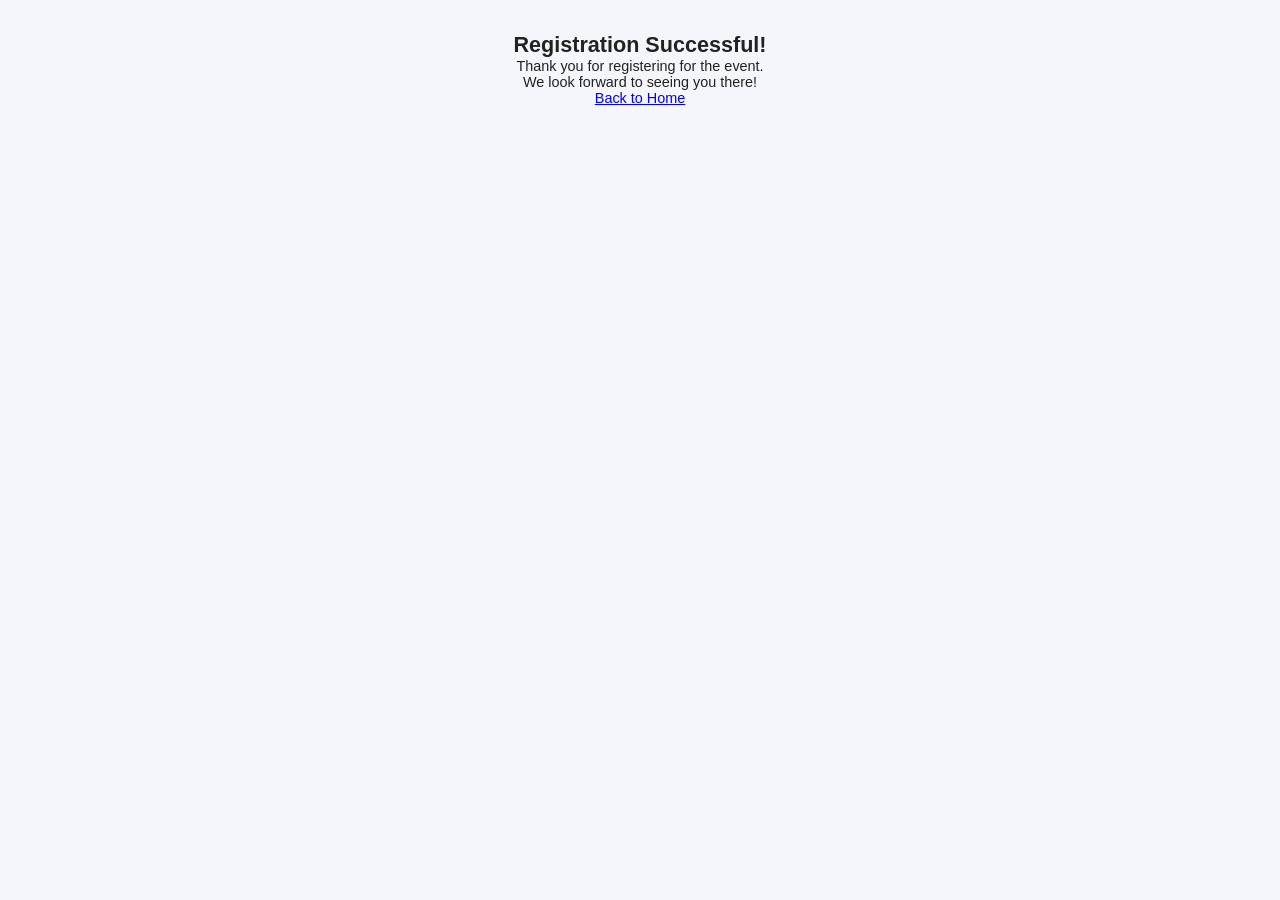
==== confirmation.html @ 213493cb "Add HTML and CSS files" ====
<!DOCTYPE html>
<html>
<head>
    <title>Registration Confirmation</title>
    <link rel="stylesheet" href="style.css">
</head>
<body>

    <section class="confirmation">
        <h1>Registration Successful!</h1>
        <p>Thank you for registering for the event.</p>
        <p>We look forward to seeing you there!</p>

        <a href="index.html">Back to Home</a>
    </section>

</body>
</html>
---- style.css ----
/* General Styling */
* {
    margin: 0;
    padding: 0;
    box-sizing: border-box;
    font-family: Arial, sans-serif;
}

body {
    background-color: #f4f6fb;
    color: #222;
    zoom: 90%;
}

/* Navigation Bar */
header {
    background-color: #172554;
    color: white;
    padding: 20px 6%;
    display: flex;
    justify-content: space-between;
    align-items: center;
    flex-wrap: wrap;
    gap: 15px;
}

nav a {
    color: white;
    text-decoration: none;
    margin: 10px;
    font-weight: bold;
}

nav a:hover {
    color: #facc15;
}

/* Home Section */
.hero {
    background: linear-gradient(135deg, #1e3a8a, #6366f1);
    color: white;
    text-align: center;
    padding: 55px 20px;
}

.hero h1 {
    font-size: 38px;
    margin-bottom: 20px;
}

.hero p {
    margin-bottom: 30px;
    font-size: 18px;
}

/* Buttons */
.btn {
    display: inline-block;
    background-color: #facc15;
    color: #172554;
    padding: 12px 22px;
    text-decoration: none;
    border-radius: 6px;
    font-weight: bold;
}

.btn:hover {
    background-color: #eab308;
}

/* Common Sections */
section {
    padding: 35px 5%;
    text-align: center;
}

section h2 {
    color: #172554;
    margin-bottom: 25px;
    font-size: 30px;
}

#about p {
    line-height: 1.8;
    max-width: 750px;
    margin: auto;
}

/* Event Cards */
.event-container {
    display: flex;
    justify-content: center;
    flex-wrap: wrap;
    gap: 25px;
}

.event-card {
    background-color: white;
    width: 280px;
    padding: 25px;
    border-radius: 12px;
    box-shadow: 0 4px 12px rgba(0,0,0,0.1);
}

.event-card h3 {
    color: #4338ca;
    margin-bottom: 15px;
}

.event-card p {
    margin-bottom: 12px;
    line-height: 1.5;
}

/* Registration Form */
form {
    background-color: white;
    max-width: 450px;
    margin: auto;
    padding: 30px;
    border-radius: 12px;
    box-shadow: 0 4px 12px rgba(0,0,0,0.1);
    text-align: left;
}

form label {
    display: block;
    margin: 15px 0 8px;
    font-weight: bold;
}

form input,
form select {
    width: 100%;
    padding: 12px;
    border: 1px solid #ccc;
    border-radius: 6px;
}

form button {
    width: 100%;
    margin-top: 20px;
    padding: 13px;
    background-color: #172554;
    color: white;
    border: none;
    border-radius: 6px;
    font-size: 16px;
    cursor: pointer;
}

/* Contact Section */
#contact {
    background-color: #e0e7ff;
    line-height: 2;
}

/* Footer */
footer {
    background-color: #172554;
    color: white;
    text-align: center;
    padding: 20px;
}

/* Mobile Responsive Design */
@media (max-width: 600px) {
    header {
        flex-direction: column;
    }

    nav {
        text-align: center;
    }

    .hero h1 {
        font-size: 30px;
        margin-bottom: 20px;
    }

    section {
        padding: 40px 5%;
    }
}
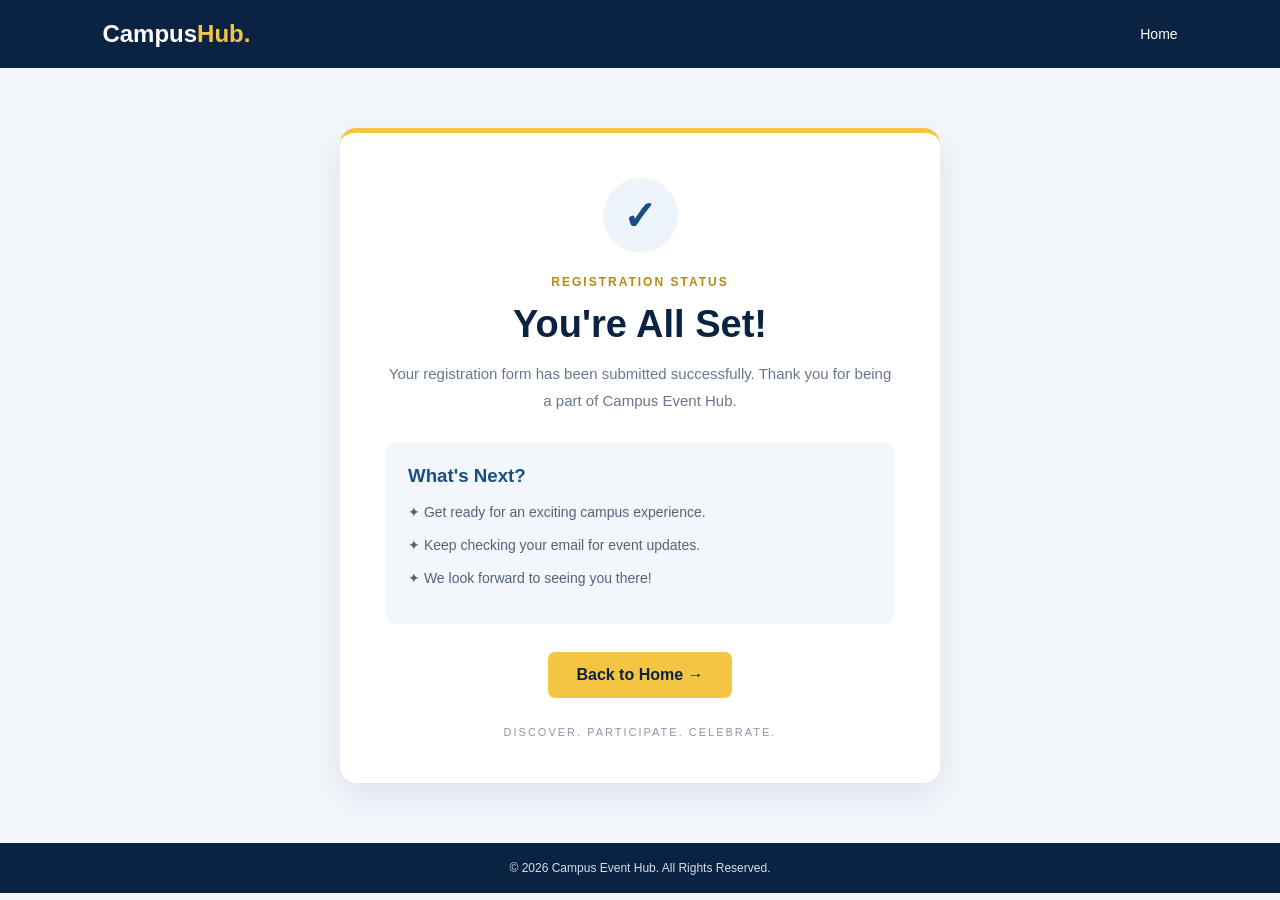
==== commit 0f6d4cb7: "Add HTML and CSS" ====
--- a/confirmation.html
+++ b/confirmation.html
@@ -1,18 +1,52 @@
 <!DOCTYPE html>
-<html>
+<html lang="en">
 <head>
-    <title>Registration Confirmation</title>
-    <link rel="stylesheet" href="style.css">
+    <meta charset="UTF-8">
+    <meta name="viewport" content="width=device-width, initial-scale=1.0">
+    <title>Registration Successful</title>
+    <link rel="stylesheet" href="confirmation.css">
 </head>
+
 <body>
 
-    <section class="confirmation">
-        <h1>Registration Successful!</h1>
-        <p>Thank you for registering for the event.</p>
-        <p>We look forward to seeing you there!</p>
+    <header>
+        <h2>Campus<span>Hub.</span></h2>
+        <a href="index.html">Home</a>
+    </header>
 
-        <a href="index.html">Back to Home</a>
-    </section>
+    <main class="success-container">
+
+        <div class="success-card">
+
+            <div class="success-icon">✓</div>
+
+            <p class="small-heading">REGISTRATION STATUS</p>
+
+            <h1>You're All Set!</h1>
+
+            <p class="message">
+                Your registration form has been submitted successfully.
+                Thank you for being a part of Campus Event Hub.
+            </p>
+
+            <div class="details-box">
+                <h3>What's Next?</h3>
+                <p>✦ Get ready for an exciting campus experience.</p>
+                <p>✦ Keep checking your email for event updates.</p>
+                <p>✦ We look forward to seeing you there!</p>
+            </div>
+
+            <a href="index.html" class="home-btn">Back to Home →</a>
+
+            <p class="bottom-text">DISCOVER. PARTICIPATE. CELEBRATE.</p>
+
+        </div>
+
+    </main>
+
+    <footer>
+        © 2026 Campus Event Hub. All Rights Reserved.
+    </footer>
 
 </body>
 </html>
--- a/confirmation.css
+++ b/confirmation.css
@@ -0,0 +1,152 @@
+* {
+    margin: 0;
+    padding: 0;
+    box-sizing: border-box;
+}
+
+body {
+    font-family: Arial, sans-serif;
+    background: #f3f6fb;
+    color: #102b4e;
+}
+
+header {
+    background: #0b2342;
+    padding: 20px 8%;
+    display: flex;
+    justify-content: space-between;
+    align-items: center;
+}
+
+header h2 {
+    color: white;
+    font-size: 24px;
+}
+
+header h2 span {
+    color: #f4c542;
+}
+
+header a {
+    color: white;
+    text-decoration: none;
+    font-size: 14px;
+}
+
+header a:hover {
+    color: #f4c542;
+}
+
+.success-container {
+    min-height: calc(100vh - 125px);
+    display: flex;
+    align-items: center;
+    justify-content: center;
+    padding: 40px 20px;
+}
+
+.success-card {
+    width: 100%;
+    max-width: 600px;
+    background: white;
+    padding: 45px;
+    border-radius: 16px;
+    text-align: center;
+    box-shadow: 0 12px 35px rgba(11, 35, 66, 0.09);
+    border-top: 5px solid #f4c542;
+}
+
+.success-icon {
+    width: 75px;
+    height: 75px;
+    margin: 0 auto 22px;
+    background: #edf4fb;
+    color: #174f83;
+    border-radius: 50%;
+    display: flex;
+    align-items: center;
+    justify-content: center;
+    font-size: 40px;
+    font-weight: bold;
+}
+
+.small-heading {
+    color: #b38a16;
+    font-size: 12px;
+    font-weight: bold;
+    letter-spacing: 2px;
+}
+
+.success-card h1 {
+    color: #0b2342;
+    font-size: 38px;
+    margin: 14px 0;
+}
+
+.message {
+    color: #68788d;
+    line-height: 1.8;
+    font-size: 15px;
+    margin-bottom: 28px;
+}
+
+.details-box {
+    background: #f3f6fb;
+    padding: 23px;
+    border-radius: 10px;
+    text-align: left;
+    margin-bottom: 28px;
+}
+
+.details-box h3 {
+    color: #174f83;
+    margin-bottom: 15px;
+}
+
+.details-box p {
+    color: #52647a;
+    font-size: 14px;
+    margin: 12px 0;
+    line-height: 1.5;
+}
+
+.home-btn {
+    display: inline-block;
+    background: #f4c542;
+    color: #0b2342;
+    text-decoration: none;
+    padding: 14px 28px;
+    border-radius: 7px;
+    font-weight: bold;
+    transition: 0.3s;
+}
+
+.home-btn:hover {
+    background: #e5b52e;
+    transform: translateY(-2px);
+}
+
+.bottom-text {
+    color: #8a98a9;
+    font-size: 11px;
+    letter-spacing: 2px;
+    margin-top: 28px;
+}
+
+footer {
+    background: #0b2342;
+    color: #d5dfeb;
+    text-align: center;
+    padding: 18px;
+    font-size: 12px;
+}
+
+@media (max-width: 500px) {
+    .success-card {
+        padding: 28px 20px;
+    }
+
+    .success-card h1 {
+        font-size: 30px;
+    }
+}
